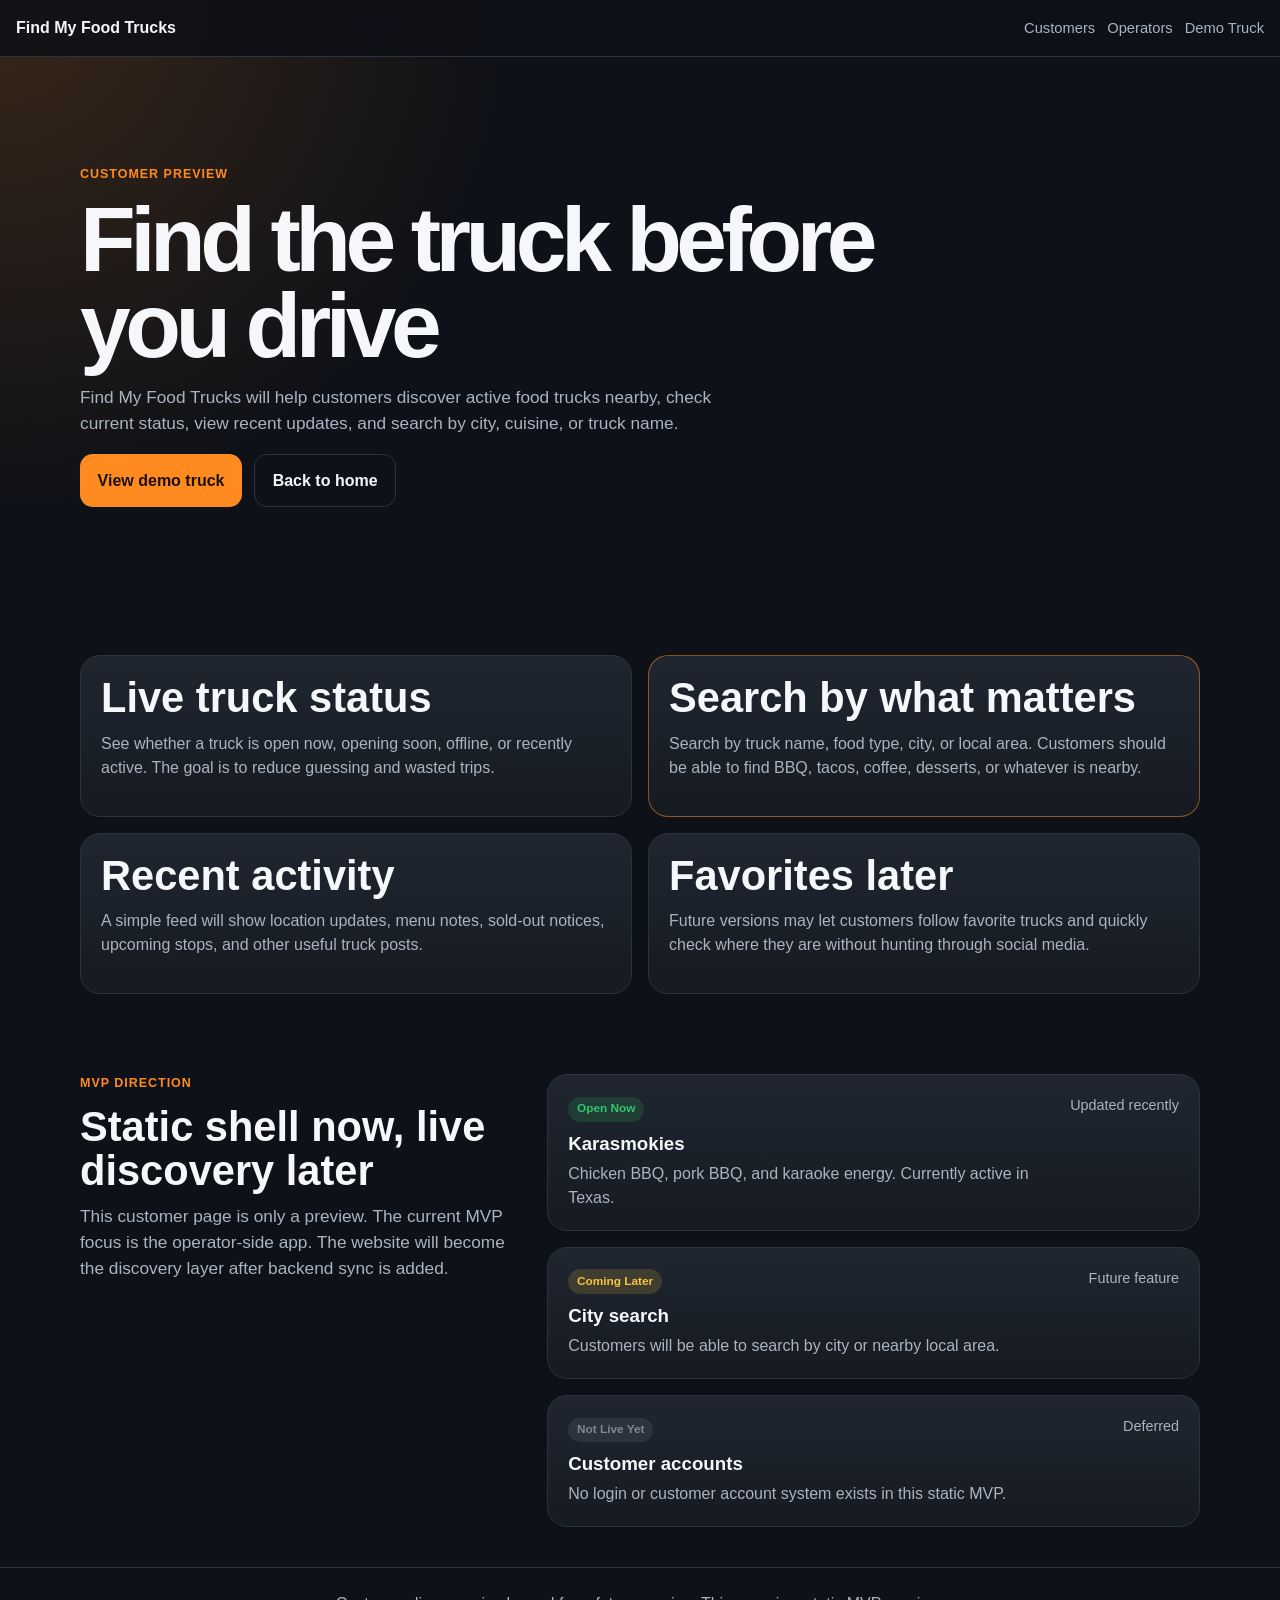
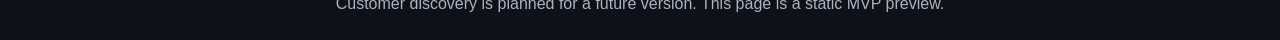
==== customers.html @ 8c0d7467 "Initial static site build" ====
<!DOCTYPE html>
<html lang="en">
<head>
  <meta charset="UTF-8" />
  <meta name="viewport" content="width=device-width, initial-scale=1.0" />
  <title>For Customers | Find My Food Trucks</title>
  <link rel="stylesheet" href="styles.css" />
</head>
<body>
  <header class="site-header">
    <a class="brand" href="index.html">Find My Food Trucks</a>

    <nav class="nav-links" aria-label="Main navigation">
      <a href="customers.html">Customers</a>
      <a href="operators.html">Operators</a>
      <a href="trucks/demo-truck.html">Demo Truck</a>
    </nav>
  </header>

  <main>
    <section class="hero section">
      <div class="hero-content">
        <p class="eyebrow">Customer preview</p>
        <h1>Find the truck before you drive</h1>
        <p class="hero-text">
          Find My Food Trucks will help customers discover active food trucks nearby,
          check current status, view recent updates, and search by city, cuisine, or truck name.
        </p>

        <div class="hero-actions">
          <a class="button primary" href="trucks/demo-truck.html">View demo truck</a>
          <a class="button secondary" href="index.html">Back to home</a>
        </div>
      </div>
    </section>

    <section class="section cta-grid">
      <article class="cta-card">
        <h2>Live truck status</h2>
        <p>
          See whether a truck is open now, opening soon, offline, or recently active.
          The goal is to reduce guessing and wasted trips.
        </p>
      </article>

      <article class="cta-card accent">
        <h2>Search by what matters</h2>
        <p>
          Search by truck name, food type, city, or local area. Customers should be
          able to find BBQ, tacos, coffee, desserts, or whatever is nearby.
        </p>
      </article>

      <article class="cta-card">
        <h2>Recent activity</h2>
        <p>
          A simple feed will show location updates, menu notes, sold-out notices,
          upcoming stops, and other useful truck posts.
        </p>
      </article>

      <article class="cta-card">
        <h2>Favorites later</h2>
        <p>
          Future versions may let customers follow favorite trucks and quickly check
          where they are without hunting through social media.
        </p>
      </article>
    </section>

    <section class="section split-section">
      <div>
        <p class="eyebrow">MVP direction</p>
        <h2>Static shell now, live discovery later</h2>
        <p class="section-text">
          This customer page is only a preview. The current MVP focus is the operator-side
          app. The website will become the discovery layer after backend sync is added.
        </p>
      </div>

      <div class="activity-list">
        <article class="activity-card">
          <div>
            <span class="status-badge open">Open Now</span>
            <h3>Karasmokies</h3>
            <p>Chicken BBQ, pork BBQ, and karaoke energy. Currently active in Texas.</p>
          </div>
          <span class="activity-time">Updated recently</span>
        </article>

        <article class="activity-card">
          <div>
            <span class="status-badge soon">Coming Later</span>
            <h3>City search</h3>
            <p>Customers will be able to search by city or nearby local area.</p>
          </div>
          <span class="activity-time">Future feature</span>
        </article>

        <article class="activity-card">
          <div>
            <span class="status-badge offline">Not Live Yet</span>
            <h3>Customer accounts</h3>
            <p>No login or customer account system exists in this static MVP.</p>
          </div>
          <span class="activity-time">Deferred</span>
        </article>
      </div>
    </section>
  </main>

  <footer class="site-footer">
    <p>Customer discovery is planned for a future version. This page is a static MVP preview.</p>
  </footer>
</body>
</html>
---- styles.css ----
:root {
  --bg: #0e1117;
  --panel: #161b22;
  --panel-soft: #1f2630;
  --text: #f5f7fa;
  --muted: #a9b3c1;
  --line: #2a3340;
  --orange: #ff8a1f;
  --green: #31c46b;
  --yellow: #f5c542;
  --gray: #7f8792;
}

* {
  box-sizing: border-box;
}

body {
  margin: 0;
  font-family: Arial, Helvetica, sans-serif;
  background:
    radial-gradient(circle at top left, rgba(255, 138, 31, 0.18), transparent 32rem),
    var(--bg);
  color: var(--text);
  line-height: 1.5;
}

a {
  color: inherit;
}

.site-header {
  display: flex;
  justify-content: space-between;
  align-items: center;
  gap: 1rem;
  padding: 1rem;
  border-bottom: 1px solid var(--line);
  background: rgba(14, 17, 23, 0.88);
  position: sticky;
  top: 0;
  z-index: 10;
  backdrop-filter: blur(10px);
}

.brand {
  font-weight: 800;
  text-decoration: none;
}

.nav-links {
  display: flex;
  gap: 0.75rem;
  flex-wrap: wrap;
  justify-content: flex-end;
}

.nav-links a {
  color: var(--muted);
  text-decoration: none;
  font-size: 0.92rem;
}

.nav-links a:hover {
  color: var(--orange);
}

.section {
  width: min(1120px, calc(100% - 2rem));
  margin: 0 auto;
  padding: 2.5rem 0;
}

.hero {
  min-height: 62vh;
  display: flex;
  align-items: center;
}

.hero-content {
  max-width: 820px;
}

.eyebrow {
  color: var(--orange);
  font-weight: 700;
  text-transform: uppercase;
  letter-spacing: 0.08em;
  font-size: 0.78rem;
  margin: 0 0 0.75rem;
}

h1,
h2,
h3,
p {
  margin-top: 0;
}

h1 {
  font-size: clamp(2.6rem, 8vw, 5.7rem);
  line-height: 0.95;
  letter-spacing: -0.06em;
  margin-bottom: 1rem;
}

h2 {
  font-size: clamp(1.7rem, 4vw, 2.6rem);
  line-height: 1.05;
  margin-bottom: 0.75rem;
}

h3 {
  margin-bottom: 0.25rem;
}

.hero-text,
.section-text {
  color: var(--muted);
  max-width: 680px;
  font-size: 1.08rem;
}

.search-card {
  display: flex;
  gap: 0.5rem;
  padding: 0.5rem;
  background: var(--panel);
  border: 1px solid var(--line);
  border-radius: 1rem;
  max-width: 720px;
  margin: 1.5rem 0;
  box-shadow: 0 18px 50px rgba(0, 0, 0, 0.28);
}

.search-card input {
  flex: 1;
  min-width: 0;
  border: 0;
  outline: 0;
  background: transparent;
  color: var(--text);
  font-size: 1rem;
  padding: 0.85rem;
}

.search-card input::placeholder {
  color: var(--muted);
}

button,
.button {
  border: 0;
  border-radius: 0.8rem;
  padding: 0.85rem 1.1rem;
  font-weight: 800;
  cursor: pointer;
  text-decoration: none;
  display: inline-flex;
  align-items: center;
  justify-content: center;
}

button,
.button.primary {
  background: var(--orange);
  color: #1b1004;
}

button:hover,
.button.primary:hover {
  background: #ffa24d;
}

.button.secondary {
  background: transparent;
  color: var(--text);
  border: 1px solid var(--line);
}

.button.secondary:hover {
  border-color: var(--orange);
  color: var(--orange);
}

.hero-actions {
  display: flex;
  gap: 0.75rem;
  flex-wrap: wrap;
}

.stats {
  display: grid;
  grid-template-columns: repeat(3, 1fr);
  gap: 1rem;
}

.stat-card,
.activity-card,
.cta-card {
  background: linear-gradient(180deg, var(--panel-soft), var(--panel));
  border: 1px solid var(--line);
  border-radius: 1.25rem;
  padding: 1.25rem;
}

.stat-card {
  padding: 1rem 1.2rem;
}

.stat-card strong {
  display: block;
  font-size: 2.2rem;
  color: var(--orange);
  line-height: 1;
}

.stat-card span {
  color: var(--muted);
}

.split-section {
  display: grid;
  grid-template-columns: 0.8fr 1.2fr;
  gap: 2rem;
  align-items: start;
}

.activity-list {
  display: grid;
  gap: 1rem;
}

.activity-card {
  display: flex;
  justify-content: space-between;
  gap: 1rem;
}

.activity-card p {
  color: var(--muted);
  margin-bottom: 0;
}

.activity-card h3 a {
  text-decoration: none;
}

.activity-card h3 a:hover {
  color: var(--orange);
}

.activity-time {
  white-space: nowrap;
  color: var(--muted);
  font-size: 0.9rem;
}

.status-badge {
  display: inline-flex;
  width: fit-content;
  border-radius: 999px;
  padding: 0.22rem 0.55rem;
  font-size: 0.74rem;
  font-weight: 800;
  margin-bottom: 0.5rem;
}

.status-badge.open {
  background: rgba(49, 196, 107, 0.16);
  color: var(--green);
}

.status-badge.soon {
  background: rgba(245, 197, 66, 0.16);
  color: var(--yellow);
}

.status-badge.offline {
  background: rgba(127, 135, 146, 0.16);
  color: var(--gray);
}

.cta-grid {
  display: grid;
  grid-template-columns: repeat(2, 1fr);
  gap: 1rem;
}

.cta-card p {
  color: var(--muted);
}

.cta-card.accent {
  border-color: rgba(255, 138, 31, 0.5);
}

.text-link {
  color: var(--orange);
  font-weight: 800;
  text-decoration: none;
}

.text-link:hover {
  text-decoration: underline;
}

.truck-hero {
  display: grid;
  grid-template-columns: 1.1fr 0.9fr;
  gap: 2rem;
  align-items: center;
}

.truck-image-card {
  background: linear-gradient(180deg, var(--panel-soft), var(--panel));
  border: 1px solid var(--line);
  border-radius: 1.25rem;
  padding: 1rem;
  max-width: 360px;
  justify-self: end;
}

.truck-image-card img {
  display: block;
  width: 100%;
  max-height: 420px;
  object-fit: contain;
  border-radius: 1rem;
}

.truck-meta {
  color: var(--muted);
  margin: 1.25rem 0;
}

.truck-meta p {
  margin-bottom: 0.4rem;
}

.site-footer {
  border-top: 1px solid var(--line);
  padding: 1.5rem 1rem;
  color: var(--muted);
  text-align: center;
}

.site-footer p {
  margin: 0;
}

.sr-only {
  position: absolute;
  width: 1px;
  height: 1px;
  overflow: hidden;
  clip: rect(0, 0, 0, 0);
}

@media (max-width: 760px) {
  .site-header {
    align-items: flex-start;
    flex-direction: column;
  }

  .hero {
    min-height: auto;
  }

  .search-card {
    flex-direction: column;
  }

  .stats,
  .split-section,
  .cta-grid,
  .truck-hero {
    grid-template-columns: 1fr;
  }

  .activity-card {
    flex-direction: column;
  }

  .activity-time {
    white-space: normal;
  }

  .truck-image-card {
    max-width: 280px;
    justify-self: start;
  }
}
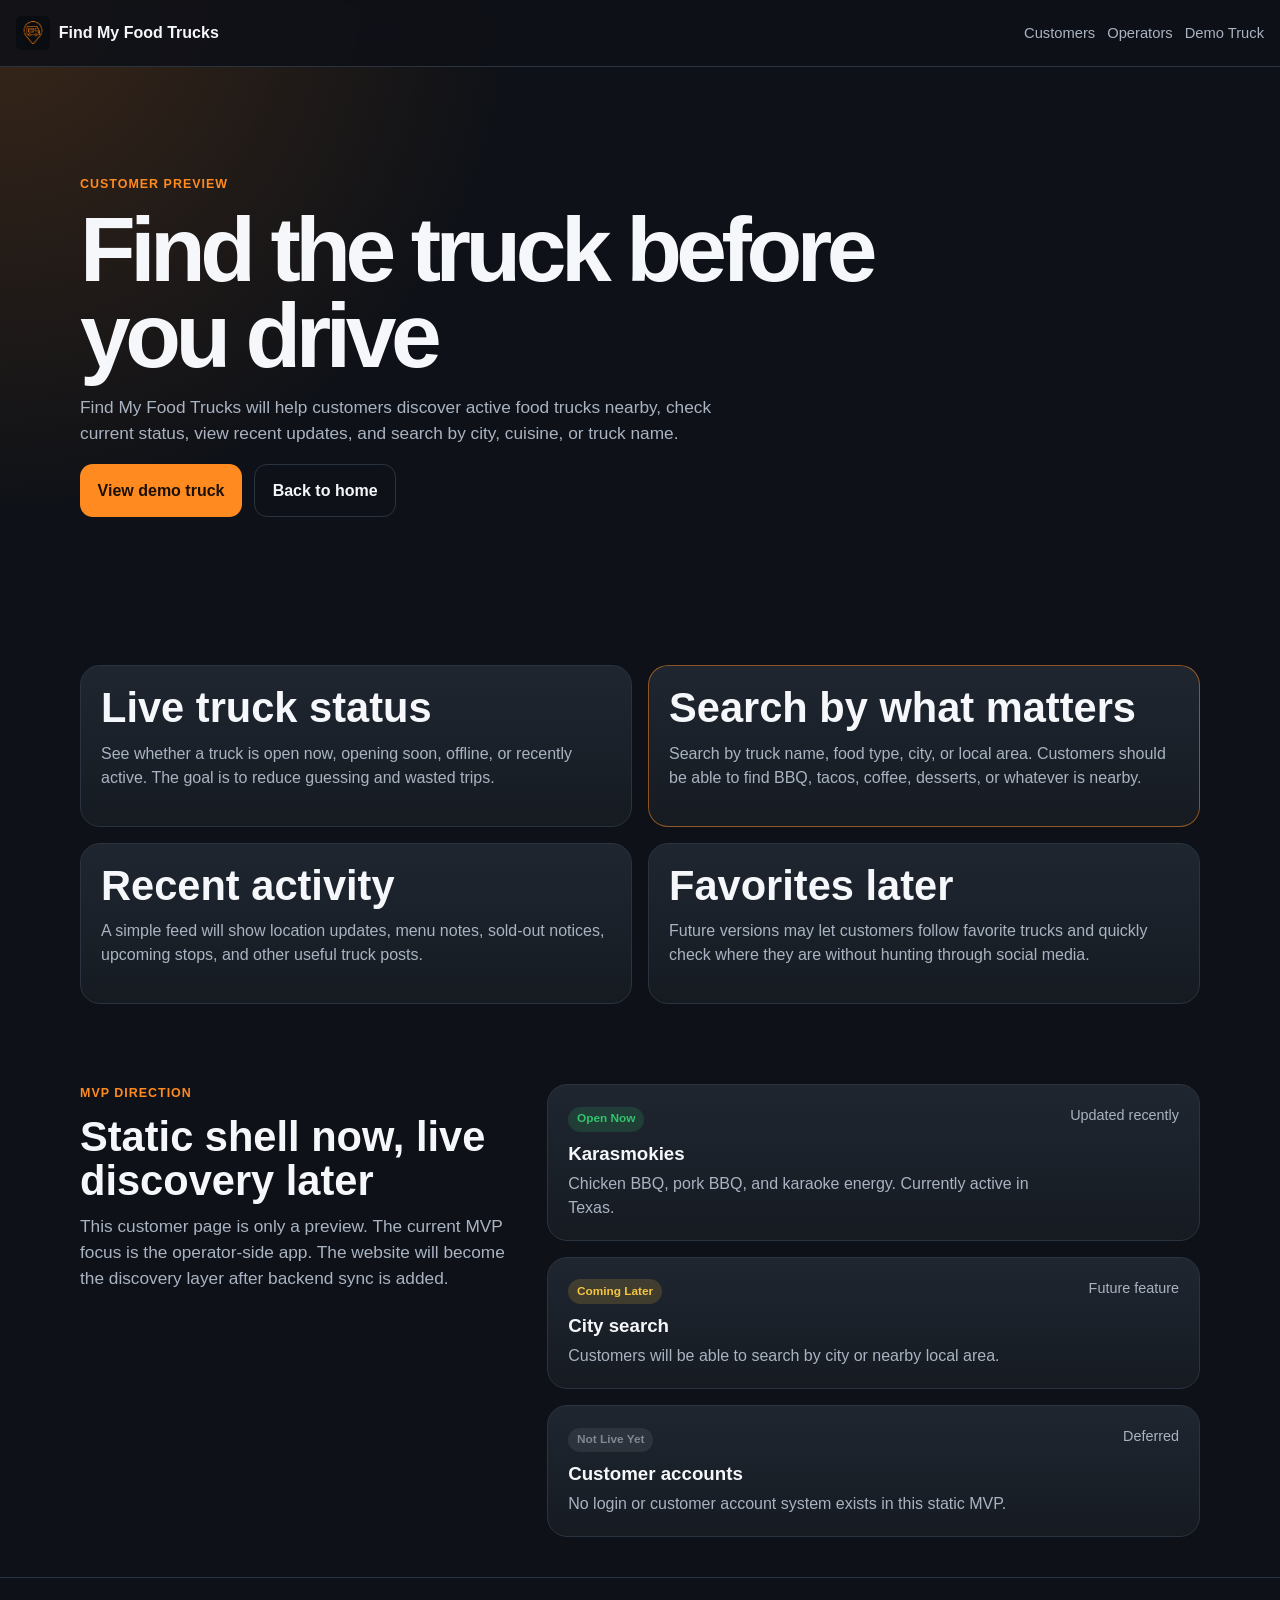
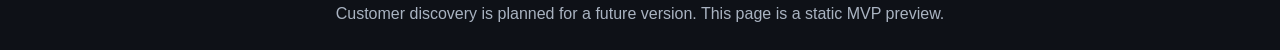
==== commit 328bcad8: "Add site logo and update demo truck location" ====
--- a/customers.html
+++ b/customers.html
@@ -8,7 +8,10 @@
 </head>
 <body>
   <header class="site-header">
-    <a class="brand" href="index.html">Find My Food Trucks</a>
+    <a class="brand brand-with-logo" href="index.html">
+  <img src="assets/Findmyfoodtrucklogo.png" alt="" />
+  <span>Find My Food Trucks</span>
+</a>
 
     <nav class="nav-links" aria-label="Main navigation">
       <a href="customers.html">Customers</a>
--- a/styles.css
+++ b/styles.css
@@ -48,6 +48,19 @@
   text-decoration: none;
 }
 
+.brand-with-logo {
+  display: inline-flex;
+  align-items: center;
+  gap: 0.55rem;
+}
+
+.brand-with-logo img {
+  width: 34px;
+  height: 34px;
+  object-fit: contain;
+  border-radius: 0.35rem;
+}
+
 .nav-links {
   display: flex;
   gap: 0.75rem;
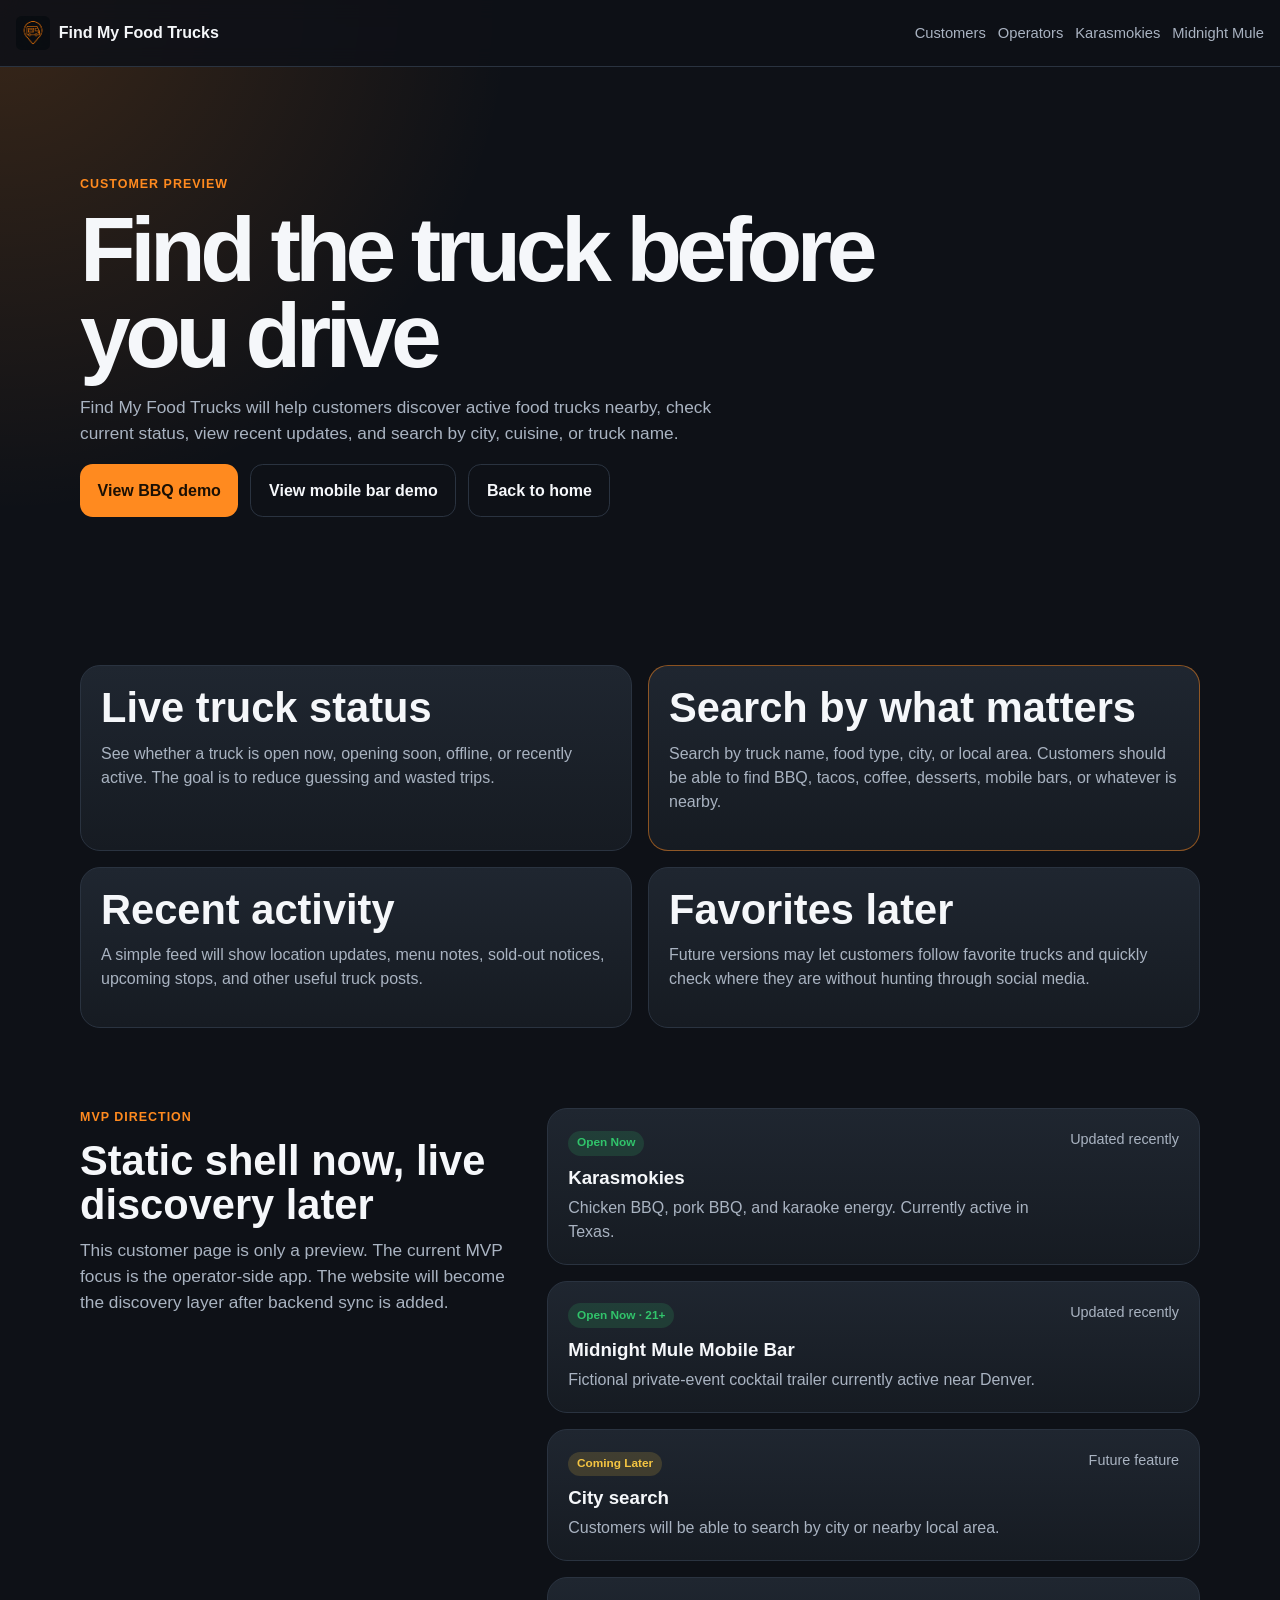
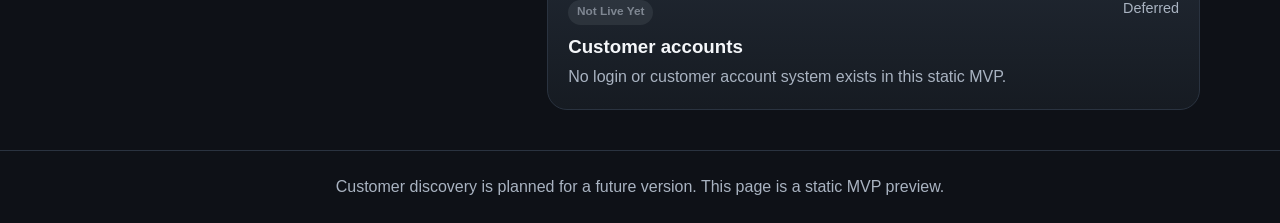
==== commit 017b6520: "Add Midnight Mule to the customer preview" ====
--- a/customers.html
+++ b/customers.html
@@ -9,14 +9,15 @@
 <body>
   <header class="site-header">
     <a class="brand brand-with-logo" href="index.html">
-  <img src="assets/Findmyfoodtrucklogo.png" alt="" />
-  <span>Find My Food Trucks</span>
-</a>
+      <img src="assets/Findmyfoodtrucklogo.png" alt="" />
+      <span>Find My Food Trucks</span>
+    </a>
 
     <nav class="nav-links" aria-label="Main navigation">
       <a href="customers.html">Customers</a>
       <a href="operators.html">Operators</a>
-      <a href="trucks/demo-truck.html">Demo Truck</a>
+      <a href="trucks/demo-truck.html">Karasmokies</a>
+      <a href="trucks/midnight-mule.html">Midnight Mule</a>
     </nav>
   </header>
 
@@ -31,7 +32,8 @@
         </p>
 
         <div class="hero-actions">
-          <a class="button primary" href="trucks/demo-truck.html">View demo truck</a>
+          <a class="button primary" href="trucks/demo-truck.html">View BBQ demo</a>
+          <a class="button secondary" href="trucks/midnight-mule.html">View mobile bar demo</a>
           <a class="button secondary" href="index.html">Back to home</a>
         </div>
       </div>
@@ -50,7 +52,7 @@
         <h2>Search by what matters</h2>
         <p>
           Search by truck name, food type, city, or local area. Customers should be
-          able to find BBQ, tacos, coffee, desserts, or whatever is nearby.
+          able to find BBQ, tacos, coffee, desserts, mobile bars, or whatever is nearby.
         </p>
       </article>
 
@@ -85,8 +87,17 @@
         <article class="activity-card">
           <div>
             <span class="status-badge open">Open Now</span>
-            <h3>Karasmokies</h3>
+            <h3><a href="trucks/demo-truck.html">Karasmokies</a></h3>
             <p>Chicken BBQ, pork BBQ, and karaoke energy. Currently active in Texas.</p>
+          </div>
+          <span class="activity-time">Updated recently</span>
+        </article>
+
+        <article class="activity-card">
+          <div>
+            <span class="status-badge open">Open Now · 21+</span>
+            <h3><a href="trucks/midnight-mule.html">Midnight Mule Mobile Bar</a></h3>
+            <p>Fictional private-event cocktail trailer currently active near Denver.</p>
           </div>
           <span class="activity-time">Updated recently</span>
         </article>
@@ -116,4 +127,4 @@
     <p>Customer discovery is planned for a future version. This page is a static MVP preview.</p>
   </footer>
 </body>
-</html>+</html>
--- a/styles.css
+++ b/styles.css
@@ -403,4 +403,25 @@
     max-width: 280px;
     justify-self: start;
   }
+}
+.site-header .brand-with-logo {
+  display: inline-flex;
+  align-items: center;
+  gap: 0.55rem;
+  max-width: fit-content;
+}
+
+.site-header .brand-with-logo img {
+  width: 34px !important;
+  height: 34px !important;
+  max-width: 34px !important;
+  max-height: 34px !important;
+  object-fit: contain;
+  display: block;
+  border-radius: 0.35rem;
+}
+
+.site-header .brand-with-logo span {
+  font-size: 1rem;
+  line-height: 1;
 }
